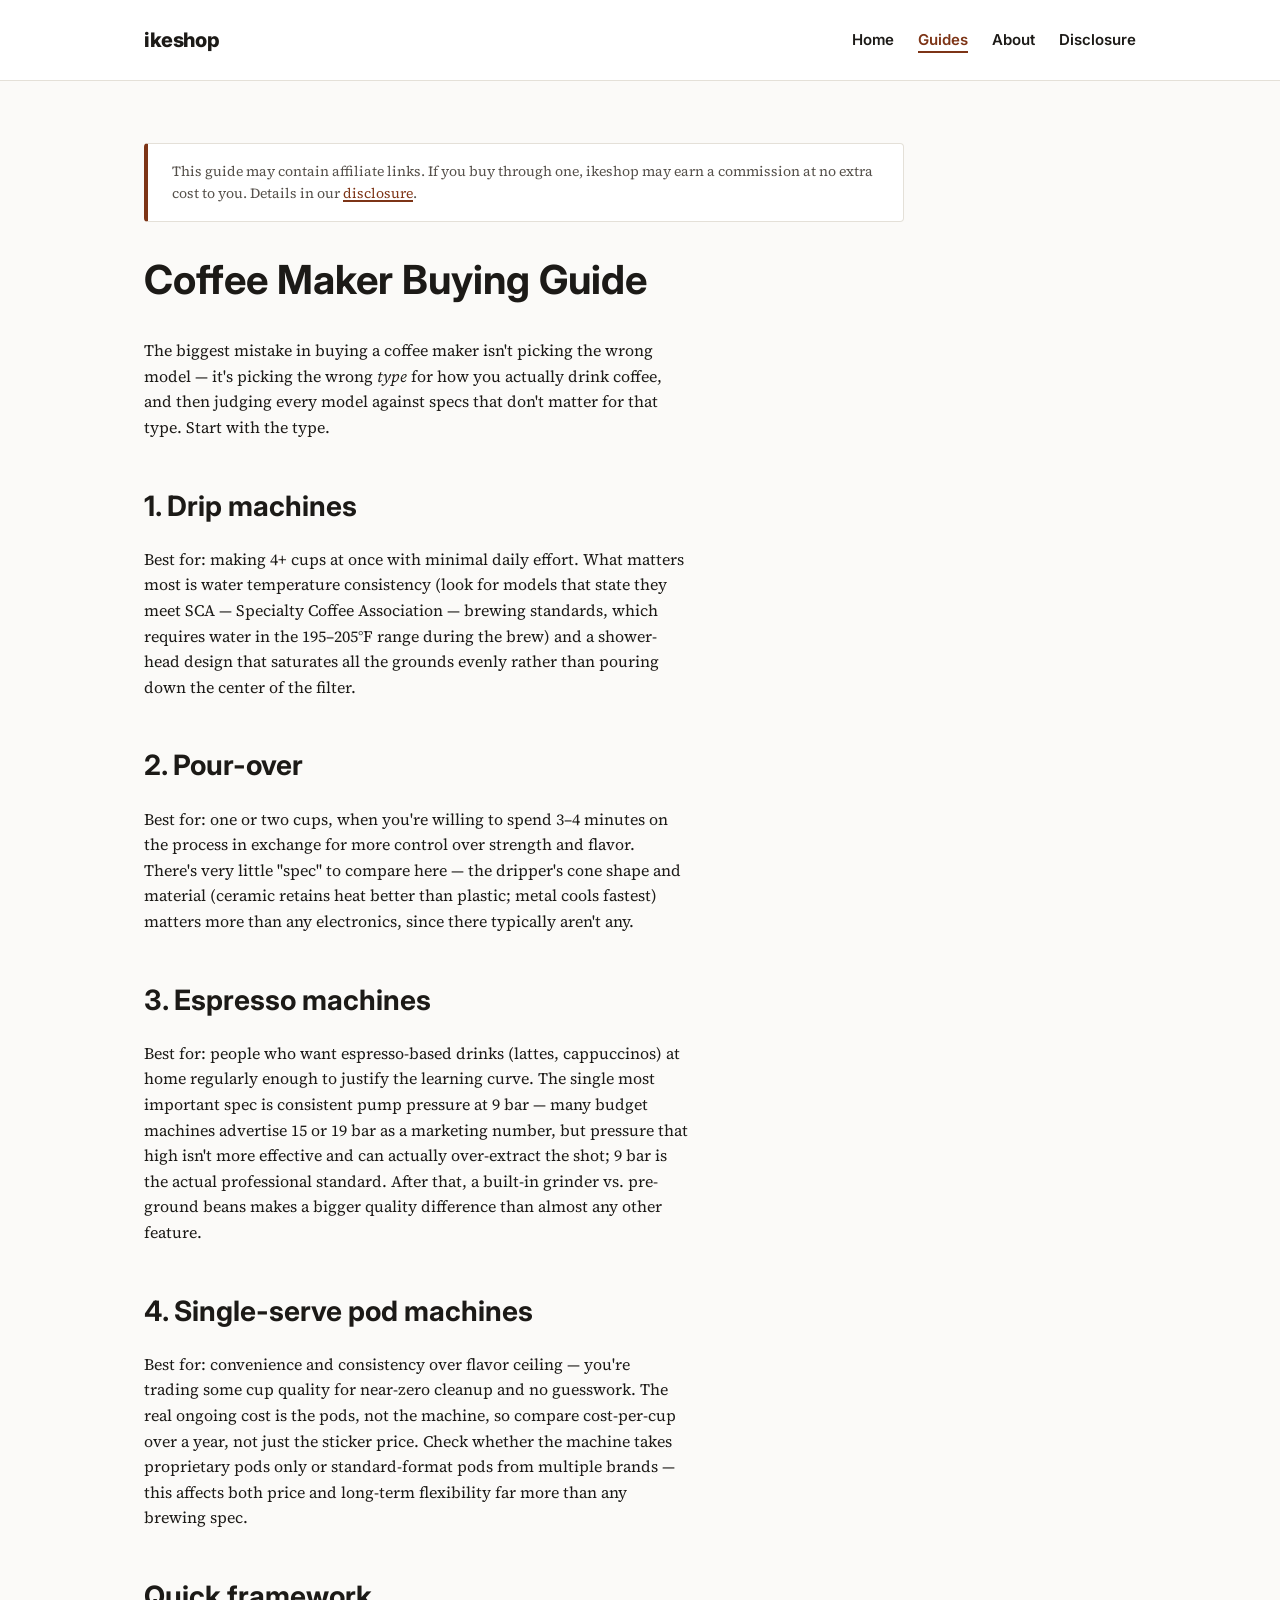
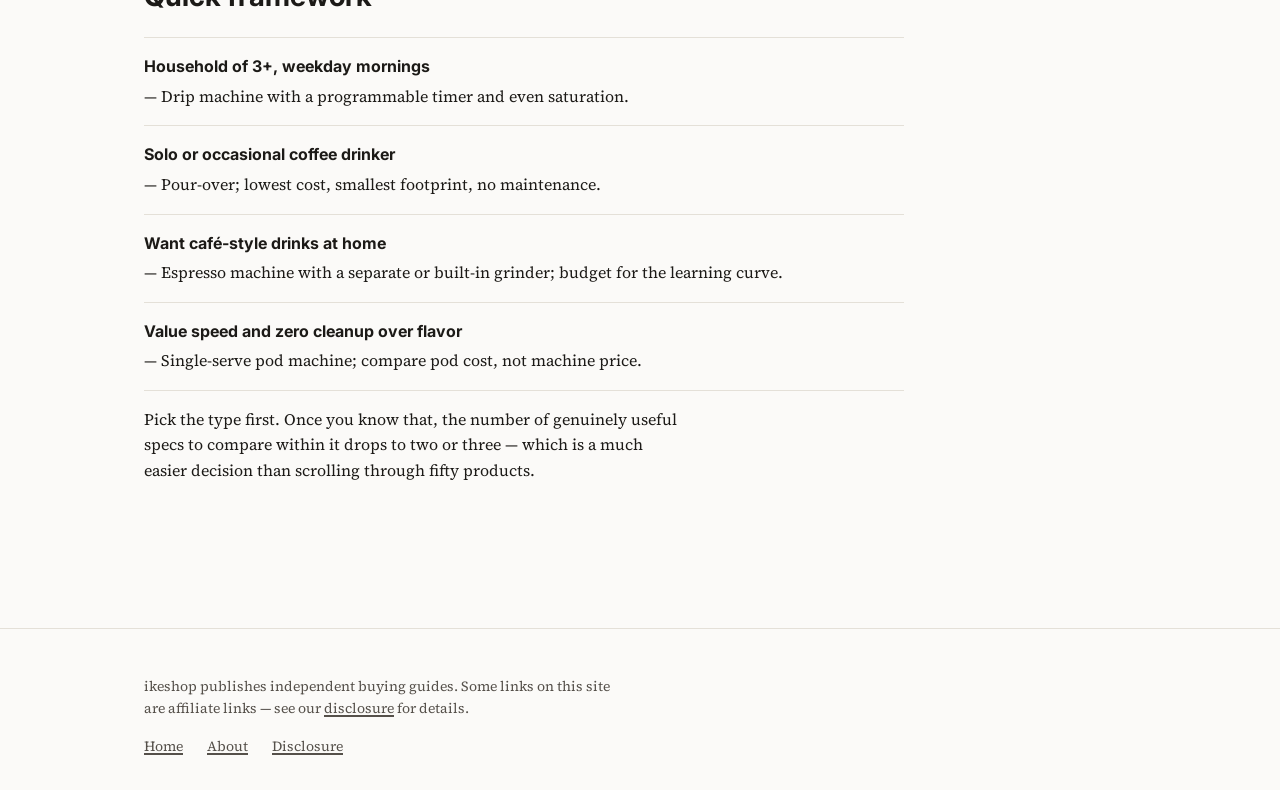
==== guide-coffee-makers.html @ bb959c75 "Add files via upload" ====
<!doctype html>
<html lang="en">
<head>
  <meta charset="UTF-8">
  <meta name="viewport" content="width=device-width, initial-scale=1">
  <title>Coffee Maker Buying Guide — ikeshop</title>
  <meta name="description" content="A framework for choosing the right type of coffee maker for your morning first, then the right model within that type.">
  <link rel="preconnect" href="https://fonts.googleapis.com">
  <link rel="preconnect" href="https://fonts.gstatic.com" crossorigin>
  <link href="https://fonts.googleapis.com/css2?family=Inter:wght@400;600;700;800&family=Source+Serif+4:opsz,wght@8..60,400;8..60,600&display=swap" rel="stylesheet">
  <link rel="stylesheet" href="style.css">
</head>
<body>
  <a class="skip-link" href="#main-content">Skip to content</a>

  <header class="site-header">
    <div class="header-inner">
      <a class="logo" href="index.html">ikeshop</a>
      <nav class="main-nav" aria-label="Main">
        <ul>
          <li><a href="index.html">Home</a></li>
          <li><a href="index.html#guides" aria-current="page">Guides</a></li>
          <li><a href="about.html">About</a></li>
          <li><a href="disclosure.html">Disclosure</a></li>
        </ul>
      </nav>
    </div>
  </header>

  <main id="main-content">
    <p class="disclosure-note">This guide may contain affiliate links. If you buy through one, ikeshop may earn a commission at no extra cost to you. Details in our <a href="disclosure.html">disclosure</a>.</p>

    <article class="prose">
      <h1>Coffee Maker Buying Guide</h1>
      <p>The biggest mistake in buying a coffee maker isn't picking the wrong model — it's picking the wrong <em>type</em> for how you actually drink coffee, and then judging every model against specs that don't matter for that type. Start with the type.</p>

      <h2>1. Drip machines</h2>
      <p>Best for: making 4+ cups at once with minimal daily effort. What matters most is water temperature consistency (look for models that state they meet SCA — Specialty Coffee Association — brewing standards, which requires water in the 195–205°F range during the brew) and a shower-head design that saturates all the grounds evenly rather than pouring down the center of the filter.</p>

      <h2>2. Pour-over</h2>
      <p>Best for: one or two cups, when you're willing to spend 3–4 minutes on the process in exchange for more control over strength and flavor. There's very little "spec" to compare here — the dripper's cone shape and material (ceramic retains heat better than plastic; metal cools fastest) matters more than any electronics, since there typically aren't any.</p>

      <h2>3. Espresso machines</h2>
      <p>Best for: people who want espresso-based drinks (lattes, cappuccinos) at home regularly enough to justify the learning curve. The single most important spec is consistent pump pressure at 9 bar — many budget machines advertise 15 or 19 bar as a marketing number, but pressure that high isn't more effective and can actually over-extract the shot; 9 bar is the actual professional standard. After that, a built-in grinder vs. pre-ground beans makes a bigger quality difference than almost any other feature.</p>

      <h2>4. Single-serve pod machines</h2>
      <p>Best for: convenience and consistency over flavor ceiling — you're trading some cup quality for near-zero cleanup and no guesswork. The real ongoing cost is the pods, not the machine, so compare cost-per-cup over a year, not just the sticker price. Check whether the machine takes proprietary pods only or standard-format pods from multiple brands — this affects both price and long-term flexibility far more than any brewing spec.</p>

      <h2>Quick framework</h2>
      <ul class="criteria-list">
        <li><strong>Household of 3+, weekday mornings</strong> — Drip machine with a programmable timer and even saturation.</li>
        <li><strong>Solo or occasional coffee drinker</strong> — Pour-over; lowest cost, smallest footprint, no maintenance.</li>
        <li><strong>Want café-style drinks at home</strong> — Espresso machine with a separate or built-in grinder; budget for the learning curve.</li>
        <li><strong>Value speed and zero cleanup over flavor</strong> — Single-serve pod machine; compare pod cost, not machine price.</li>
      </ul>

      <p>Pick the type first. Once you know that, the number of genuinely useful specs to compare within it drops to two or three — which is a much easier decision than scrolling through fifty products.</p>
    </article>
  </main>

  <footer class="site-footer">
    <div class="footer-inner">
      <p>ikeshop publishes independent buying guides. Some links on this site are affiliate links — see our <a href="disclosure.html">disclosure</a> for details.</p>
      <ul class="footer-nav">
        <li><a href="index.html">Home</a></li>
        <li><a href="about.html">About</a></li>
        <li><a href="disclosure.html">Disclosure</a></li>
      </ul>
    </div>
  </footer>
</body>
</html>
---- style.css ----
/* ikeshop — shared styles
   Calm, editorial, high-contrast — trust matters more than flash on a review site. */

:root {
  --bg: #fbfaf8;
  --surface: #ffffff;
  --text: #1c1a17;
  --text-muted: #55504a;
  --border: #e4e0d8;
  --accent: #a8471f;
  --accent-dark: #7d3416;
  --success: #2f6b3a;
  --max-width: 760px;
  --space-1: 8px;
  --space-2: 16px;
  --space-3: 24px;
  --space-4: 32px;
  --space-5: 48px;
  --space-6: 64px;
}

* { box-sizing: border-box; }

html { -webkit-text-size-adjust: 100%; }

body {
  margin: 0;
  background: var(--bg);
  color: var(--text);
  font-family: "Source Serif 4", Georgia, "Times New Roman", serif;
  font-size: 16px;
  line-height: 1.6;
}

img { max-width: 100%; height: auto; display: block; }

h1, h2, h3, h4 {
  font-family: "Inter", -apple-system, BlinkMacSystemFont, "Segoe UI", sans-serif;
  line-height: 1.25;
  font-weight: 700;
  color: var(--text);
}

h1 { font-size: clamp(28px, 5vw, 40px); }
h2 { font-size: clamp(22px, 4vw, 28px); margin-top: var(--space-5); }
h3 { font-size: 19px; margin-top: var(--space-4); }

p { max-width: 68ch; }
ul, ol { max-width: 68ch; }

a {
  color: var(--accent-dark);
  text-decoration-thickness: 1.5px;
  text-underline-offset: 2px;
}
a:hover { color: var(--accent); }

a:focus-visible,
button:focus-visible {
  outline: 3px solid var(--accent-dark);
  outline-offset: 2px;
}

/* Skip link */
.skip-link {
  position: absolute;
  left: -9999px;
  top: 0;
  background: var(--accent-dark);
  color: #fff;
  padding: 10px 16px;
  z-index: 100;
}
.skip-link:focus {
  left: var(--space-2);
  top: var(--space-2);
}

/* Header / nav */
.site-header {
  border-bottom: 1px solid var(--border);
  background: var(--surface);
}
.header-inner {
  max-width: 1040px;
  margin: 0 auto;
  padding: var(--space-3) var(--space-3);
  display: flex;
  align-items: center;
  justify-content: space-between;
  gap: var(--space-2);
  flex-wrap: wrap;
}
.logo {
  font-family: "Inter", sans-serif;
  font-weight: 800;
  font-size: 20px;
  color: var(--text);
  text-decoration: none;
  letter-spacing: -0.02em;
}
.logo:hover { color: var(--accent-dark); }

.main-nav ul {
  list-style: none;
  display: flex;
  gap: var(--space-3);
  margin: 0;
  padding: 0;
  flex-wrap: wrap;
}
.main-nav a {
  font-family: "Inter", sans-serif;
  font-weight: 600;
  font-size: 15px;
  text-decoration: none;
  color: var(--text);
}
.main-nav a[aria-current="page"] {
  color: var(--accent-dark);
  border-bottom: 2px solid var(--accent-dark);
  padding-bottom: 2px;
}

/* Layout */
main {
  max-width: 1040px;
  margin: 0 auto;
  padding: var(--space-5) var(--space-3) var(--space-6);
}

.prose { max-width: var(--max-width); }

.hero {
  max-width: var(--max-width);
  margin-bottom: var(--space-5);
}
.hero p.lede {
  font-size: 19px;
  color: var(--text-muted);
}

/* Disclosure banner (appears on guide pages) */
.disclosure-note {
  max-width: var(--max-width);
  background: var(--surface);
  border: 1px solid var(--border);
  border-left: 4px solid var(--accent-dark);
  padding: var(--space-2) var(--space-3);
  border-radius: 4px;
  font-size: 14px;
  color: var(--text-muted);
  margin-bottom: var(--space-4);
}
.disclosure-note a { color: var(--accent-dark); }

/* Card grid on homepage */
.guide-grid {
  display: grid;
  grid-template-columns: repeat(auto-fit, minmax(240px, 1fr));
  gap: var(--space-3);
  margin-top: var(--space-3);
}
.guide-card {
  background: var(--surface);
  border: 1px solid var(--border);
  border-radius: 8px;
  padding: var(--space-3);
}
.guide-card h3 {
  margin-top: 0;
  font-size: 18px;
}
.guide-card p {
  color: var(--text-muted);
  font-size: 15px;
  margin-bottom: var(--space-2);
}
.guide-card a.card-link {
  font-family: "Inter", sans-serif;
  font-weight: 600;
  font-size: 14px;
  text-decoration: none;
}

/* Buying-criteria list */
.criteria-list {
  list-style: none;
  padding: 0;
  max-width: var(--max-width);
}
.criteria-list li {
  border-top: 1px solid var(--border);
  padding: var(--space-2) 0;
}
.criteria-list li:last-child { border-bottom: 1px solid var(--border); }
.criteria-list strong {
  font-family: "Inter", sans-serif;
  display: block;
  margin-bottom: 4px;
}

/* CTA button */
.btn {
  display: inline-block;
  font-family: "Inter", sans-serif;
  font-weight: 700;
  font-size: 15px;
  text-decoration: none;
  color: #fff;
  background: var(--accent-dark);
  padding: 12px 20px;
  border-radius: 6px;
  min-height: 44px;
  line-height: 20px;
}
.btn:hover { background: var(--accent); color: #fff; }

/* Footer */
.site-footer {
  border-top: 1px solid var(--border);
  margin-top: var(--space-6);
}
.footer-inner {
  max-width: 1040px;
  margin: 0 auto;
  padding: var(--space-4) var(--space-3);
  font-size: 14px;
  color: var(--text-muted);
}
.footer-inner a { color: var(--text-muted); }
.footer-nav {
  display: flex;
  gap: var(--space-3);
  list-style: none;
  padding: 0;
  margin: var(--space-2) 0 0;
  flex-wrap: wrap;
}

@media (max-width: 480px) {
  .header-inner { padding: var(--space-2); }
  main { padding: var(--space-4) var(--space-2) var(--space-5); }
}
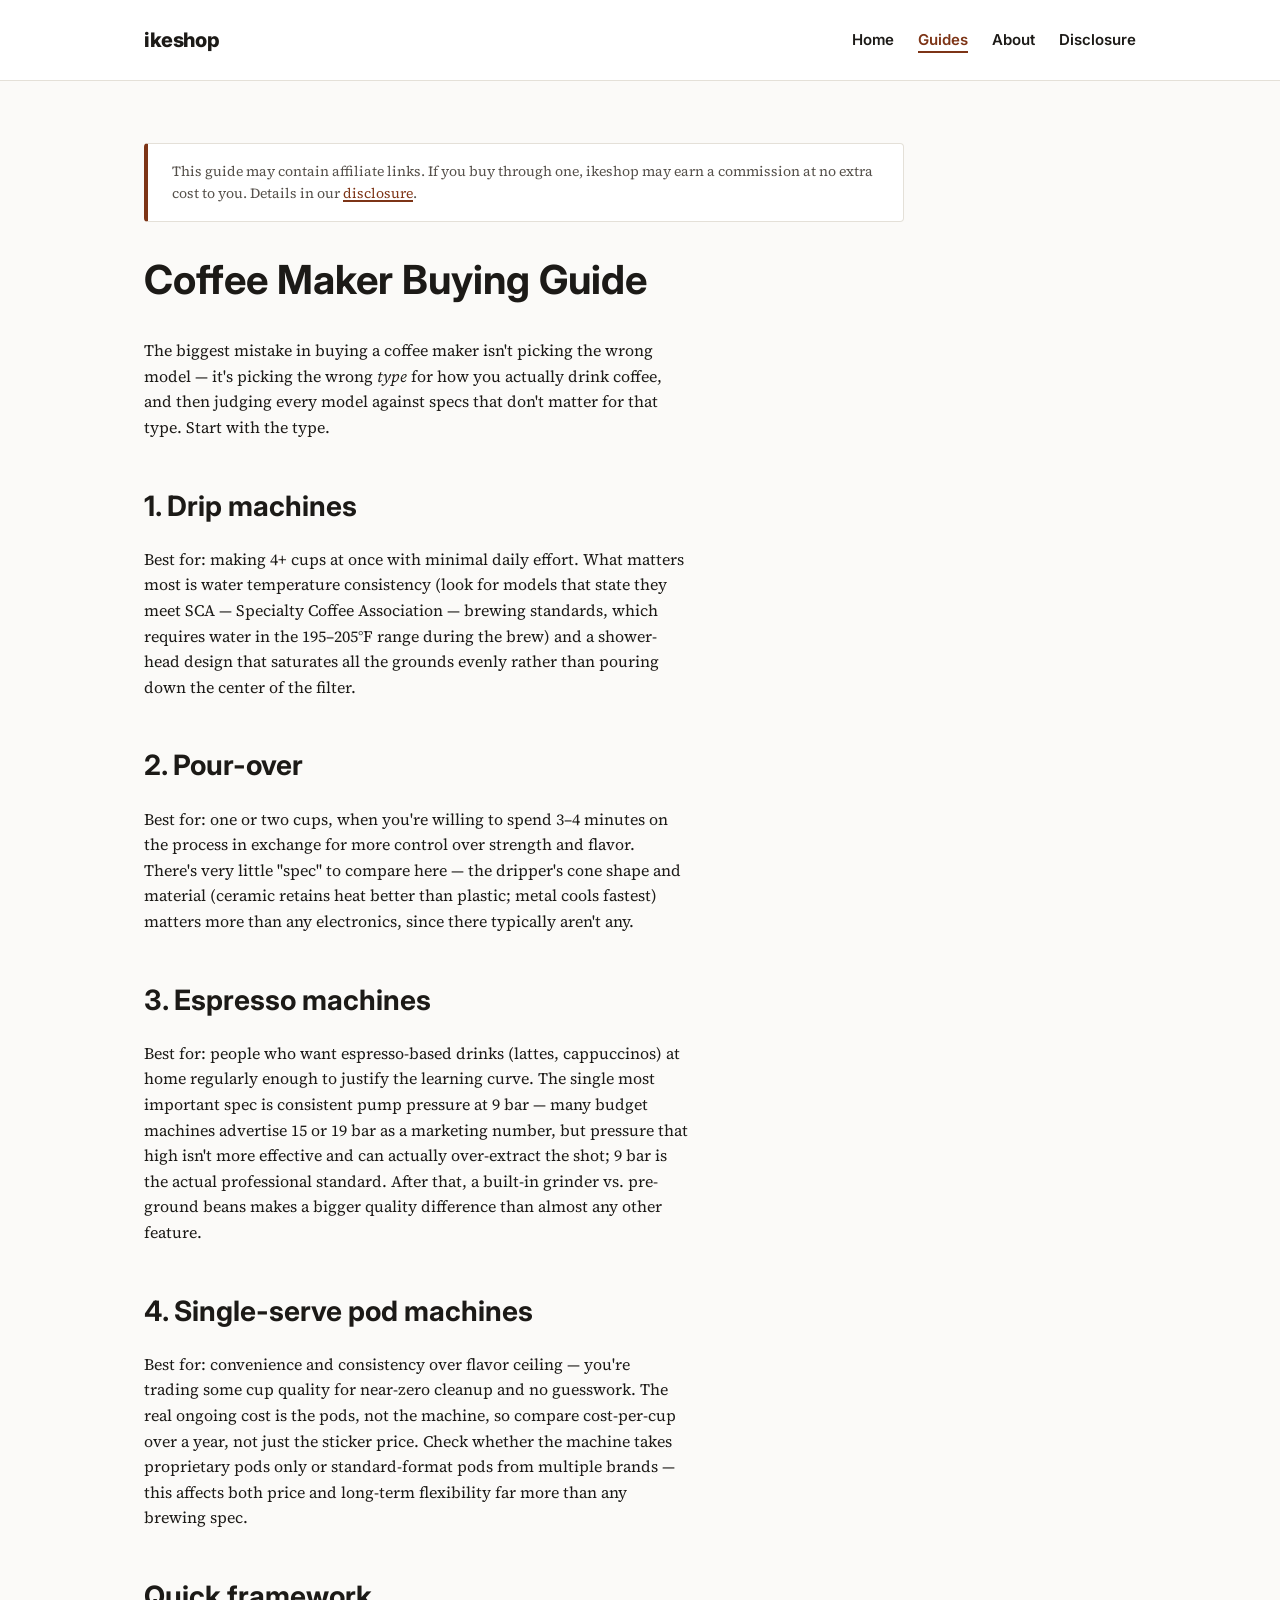
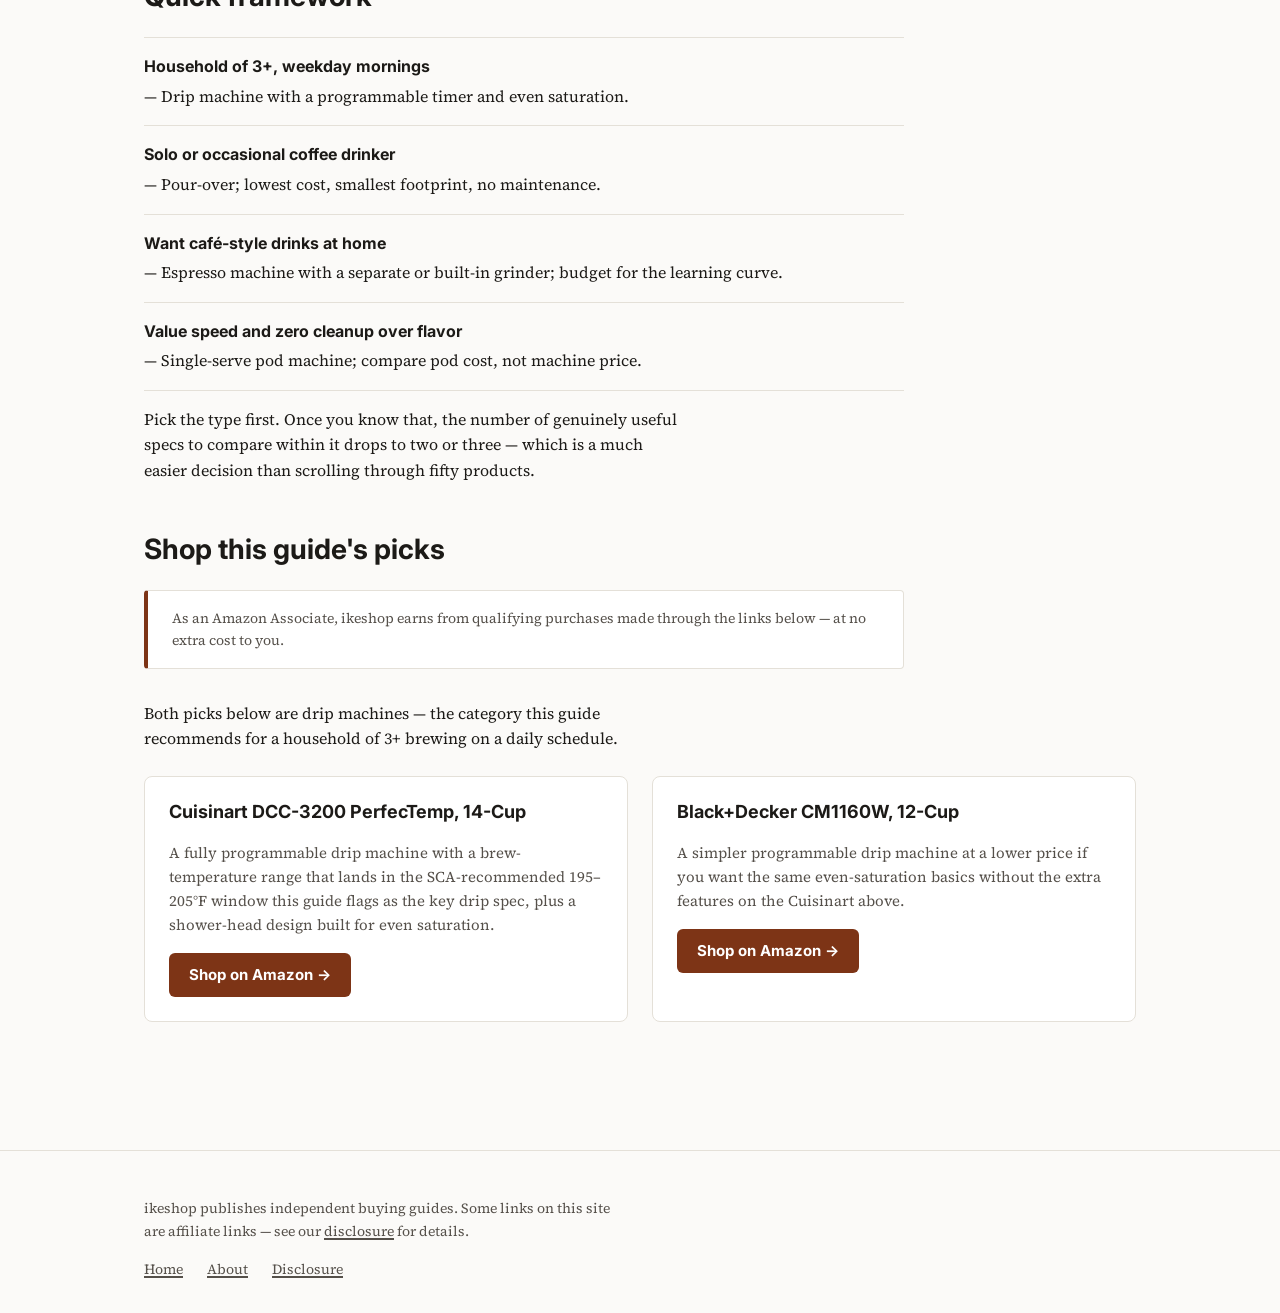
==== commit 8d5aebe5: "Update guide-coffee-makers.html" ====
--- a/guide-coffee-makers.html
+++ b/guide-coffee-makers.html
@@ -56,6 +56,23 @@
 
       <p>Pick the type first. Once you know that, the number of genuinely useful specs to compare within it drops to two or three — which is a much easier decision than scrolling through fifty products.</p>
     </article>
+    <section class="shop-picks">
+      <h2>Shop this guide's picks</h2>
+      <p class="disclosure-note">As an Amazon Associate, ikeshop earns from qualifying purchases made through the links below — at no extra cost to you.</p>
+      <p>Both picks below are drip machines — the category this guide recommends for a household of 3+ brewing on a daily schedule.</p>
+      <div class="guide-grid">
+        <article class="guide-card">
+          <h3>Cuisinart DCC-3200 PerfecTemp, 14-Cup</h3>
+          <p>A fully programmable drip machine with a brew-temperature range that lands in the SCA-recommended 195–205°F window this guide flags as the key drip spec, plus a shower-head design built for even saturation.</p>
+          <a class="btn" href="https://www.amazon.com/dp/B00MVWGQX0?tag=ikeshop03-20" rel="nofollow sponsored noopener" target="_blank">Shop on Amazon →</a>
+        </article>
+        <article class="guide-card">
+          <h3>Black+Decker CM1160W, 12-Cup</h3>
+          <p>A simpler programmable drip machine at a lower price if you want the same even-saturation basics without the extra features on the Cuisinart above.</p>
+          <a class="btn" href="https://www.amazon.com/dp/B01GJOMWYC?tag=ikeshop03-20" rel="nofollow sponsored noopener" target="_blank">Shop on Amazon →</a>
+        </article>
+      </div>
+    </section>
   </main>
 
   <footer class="site-footer">
